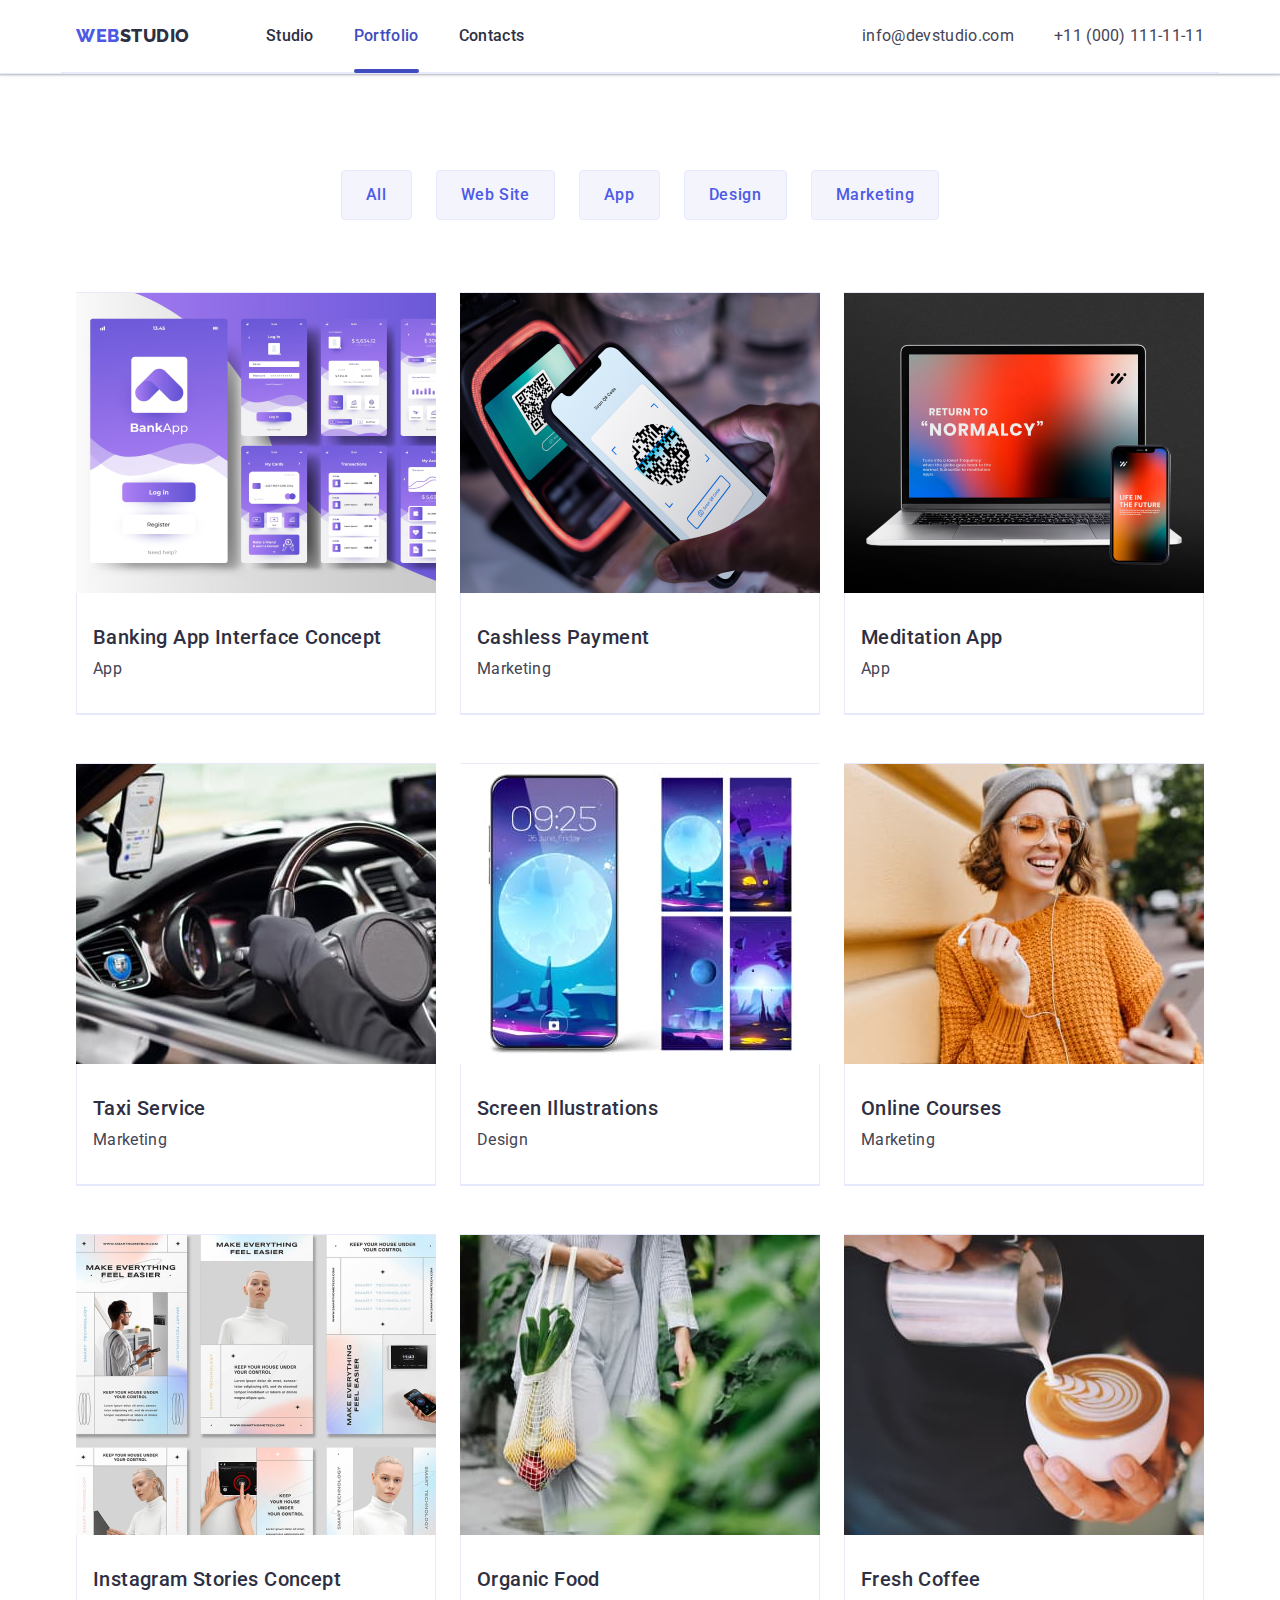
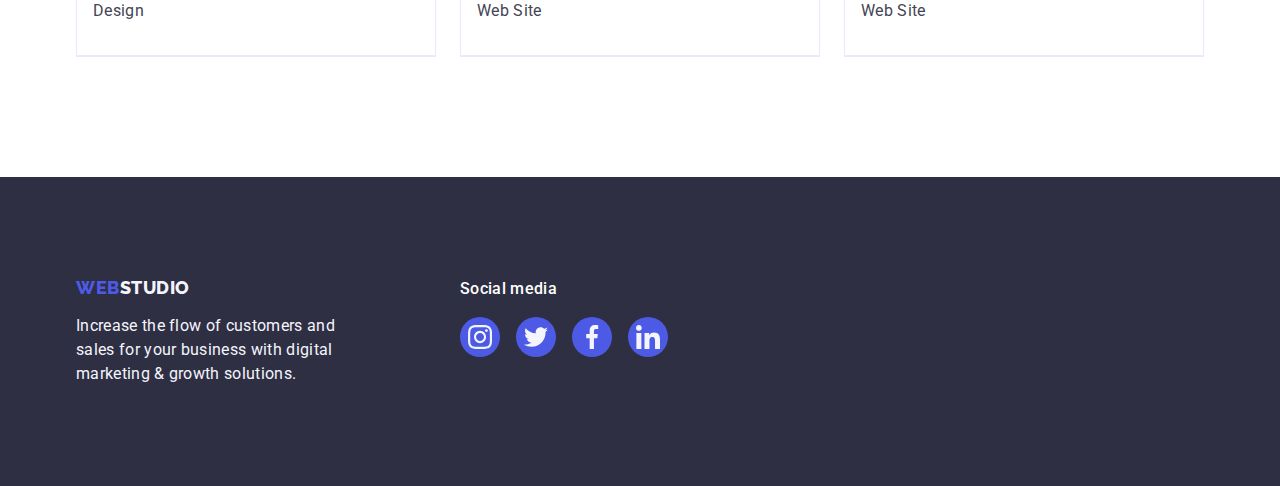
==== portfolio.html @ eddaf1f6 "Initial commit" ====
<!DOCTYPE html>
<html lang="en">

<head>
  <meta charset="UTF-8">
  <meta http-equiv="X-UA-Compatible" content="IE=edge">
  <meta name="viewport" content="width=device-width, initial-scale=1.0">
  <title>WebStudio</title>
  <link rel="preconnect" href="https://fonts.googleapis.com">
  <link rel="preconnect" href="https://fonts.gstatic.com" crossorigin>
  <link href="https://fonts.googleapis.com/css2?family=Raleway:wght@800&family=Roboto:wght@400;500;700;900&display=swap"
    rel="stylesheet">
  <link rel="stylesheet" href="https://cdnjs.cloudflare.com/ajax/libs/modern-normalize/1.1.0/modern-normalize.min.css">
  <link rel="stylesheet" href="./css/styles.css">

</head>

<body>
  <!-- header -->
  <header class="header">
    <div class="container main-nav">
      <nav class="nav">
        <a href="./index.html" class="logo link">Web<span class="studio">Studio</span></a>
        <ul class="site-nav list">
          <li class="item">
            <a class="nav-link link" href="./index.html">Studio</a>
          </li>
          <li class="item">
            <a class="nav-link current link" href="./portfolio.html">Portfolio</a>
          </li>
          <li class="item">
            <a class="nav-link link" href="">Contacts</a>
          </li>
        </ul>
      </nav>
      <!-- contact -->
      <address class="address">
        <ul class="auth-nav list">
          <li class="item">
            <a class="info-link link" href="mailto:info@devstudio.com">info@devstudio.com</a>
          </li>
          <li class="item">
            <a class="info-link link" href="tel:+110001111111">+11 (000) 111-11-11</a>
          </li>
        </ul>
      </address>
    </div>
  </header>
  <!-- filters -->
  <main>
    <section class="groop">
      <div class="container btn-group">
        <h1 class="visually-hidden">Our Projects</h1>
        <ul class="filter-list list">
          <li class="clear">
            <button class="filter-button" type="button">All</button>
          </li>
          <li class="clear">
            <button class="filter-button" type="button">Web Site</button>
          </li>
          <li class="clear">
            <button class="filter-button" type="button">App</button>
          </li>
          <li class="clear">
            <button class="filter-button" type="button">Design</button>
          </li>
          <li class="clear">
            <button class="filter-button" type="button">Marketing</button>
          </li>
        </ul>
        <ul class="flex-list list">
          <li class="flex-portfolio">
            <a class="portfolio-link link" href="">
              <div class="portfolio-block">
                <img src="./images/How1/img01.jpg" alt="Banking App Interface Concept" width="360" height="300" />
                <div class="overlay">
                  <p class="paragraf-overlay">14 Stylish and User-Friendly App Design Concepts · Task Manager App ·
                    Calorie Tracker App · Exotic
                    Fruit Ecommerce App · Cloud Storage App </p>
                </div>
              </div>
              <div class="portfolio-info">
                <h2 class="portfolio-type">Banking App Interface Concept</h2>
                <p class="portfolio-platform">App</p>
              </div>
            </a>
          </li>
          <li class="flex-portfolio">
            <a class="portfolio-link link" href="">
              <div class="portfolio-block">
                <img src="./images/How1/img02.jpg" alt="Cashless Payment" width="360" height="300" />
                <div class="overlay">
                  <p class="paragraf-overlay">14 Stylish and User-Friendly App Design Concepts · Task
                    Manager App ·
                    Calorie Tracker App · Exotic
                    Fruit Ecommerce App · Cloud Storage App</p>
                </div>
              </div>
              <div class="portfolio-info">
                <h2 class="portfolio-type">Cashless Payment</h2>
                <p class="portfolio-platform">Marketing</p>
              </div>
            </a>
          </li>
          <li class="flex-portfolio">
            <a class="portfolio-link link" href="">
              <div class="portfolio-block">
                <img src="./images/How1/img03.jpg" alt="Meditation App" width="360" height="300" />
                <div class="overlay">
                  <p class="paragraf-overlay">14 Stylish and User-Friendly App Design Concepts · Task Manager App ·
                    Calorie Tracker App · Exotic
                    Fruit Ecommerce App · Cloud Storage App</p>
                </div>
              </div>
              <div class="portfolio-info">
                <h2 class="portfolio-type">Meditation App</h2>
                <p class="portfolio-platform">App</p>
              </div>
            </a>
          </li>
          <li class="flex-portfolio">
            <a class="portfolio-link link" href="">
              <div class="portfolio-block">
                <img src="./images/How2/img04.jpg" alt="Taxi Service" width="360" height="300" />
                <div class="overlay">
                  <p class="paragraf-overlay">14 Stylish and User-Friendly App Design Concepts · Task Manager App ·
                    Calorie Tracker App · Exotic
                    Fruit Ecommerce App · Cloud Storage App</p>
                </div>
              </div>
              <div class="portfolio-info">
                <h2 class="portfolio-type">Taxi Service</h2>
                <p class="portfolio-platform">Marketing</p>
              </div>
            </a>
          </li>
          <li class="flex-portfolio">
            <a class="portfolio-link link" href="">
              <div class="portfolio-block">
                <img src="./images/How2/img05.jpg" alt="Screen Illustrations" width="360" height="300" />
                <div class="overlay">
                  <p class="paragraf-overlay">14 Stylish and User-Friendly App Design Concepts · Task Manager App ·
                    Calorie Tracker App · Exotic
                    Fruit Ecommerce App · Cloud Storage App</p>
                </div>
              </div>
              <div class="portfolio-info">
                <h2 class="portfolio-type">Screen Illustrations</h2>
                <p class="portfolio-platform">Design</p>
              </div>
            </a>
          </li>
          <li class="flex-portfolio">
            <a class="portfolio-link link" href="">
              <div class="portfolio-block">
                <img src="./images/How2/img06.jpg" alt="Online Courses" width="360" height="300" />
                <div class="overlay">
                  <p class="paragraf-overlay">14 Stylish and User-Friendly App Design Concepts · Task Manager App ·
                    Calorie Tracker App · Exotic
                    Fruit Ecommerce App · Cloud Storage App</p>
                </div>
              </div>
              <div class="portfolio-info">
                <h2 class="portfolio-type">Online Courses</h2>
                <p class="portfolio-platform">Marketing</p>
              </div>
            </a>
          </li>
          <li class="flex-portfolio">
            <a class="portfolio-link link" href="">
              <div class="portfolio-block">
                <img src="./images/How3/img07.jpg" alt="Instagram Stories Concept" width="360" height="300" />
                <div class="overlay">
                  <p class="paragraf-overlay">14 Stylish and User-Friendly App Design Concepts · Task Manager App ·
                    Calorie Tracker App · Exotic
                    Fruit Ecommerce App · Cloud Storage App</p>
                </div>
              </div>
              <div class="portfolio-info">
                <h2 class="portfolio-type">Instagram Stories Concept</h2>
                <p class="portfolio-platform">Design</p>
              </div>
            </a>
          </li>
          <li class="flex-portfolio">
            <a class="portfolio-link link" href="">
              <div class="portfolio-block">
                <img src="./images/How3/img08.jpg" alt="Organic Food" width="360" height="300" />
                <div class="overlay">
                  <p class="paragraf-overlay">14 Stylish and User-Friendly App Design Concepts · Task Manager App ·
                    Calorie Tracker App · Exotic
                    Fruit Ecommerce App · Cloud Storage App</p>
                </div>
              </div>
              <div class="portfolio-info">
                <h2 class="portfolio-type">Organic Food</h2>
                <p class="portfolio-platform">Web Site</p>
              </div>
            </a>
          </li>
          <li class="flex-portfolio">
            <a class="portfolio-link link" href="">
              <div class="portfolio-block">
                <img src="./images/How3/img09.jpg" alt="Fresh Coffee" width="360" height="300" />
                <div class="overlay">
                  <p class="paragraf-overlay">14 Stylish and User-Friendly App Design Concepts · Task Manager App ·
                    Calorie Tracker App · Exotic
                    Fruit Ecommerce App · Cloud Storage App</p>
                </div>
              </div>
              <div class="portfolio-info">
                <h2 class="portfolio-type">Fresh Coffee</h2>
                <p class="portfolio-platform">Web Site</p>
              </div>
            </a>
          </li>
        </ul>
      </div>
    </section>
  </main>
  <footer class="footer link">
    <div class="container foot-nav">
      <div class="footer-one">
        <a class="footer-logo link" href="./index.html">Web<span class="footer-studio">Studio</span></a>
        <p class="footer-text">Increase the flow of customers and sales for your business with digital marketing &
          growth
          solutions.
        </p>
      </div>
      <div class="social-nav">
        <p class="social-media">Social media</p>
        <ul class="social-footer-list list">
          <li>
            <a href="" class="link-sosial-media">
              <svg class="iconka-sm" width="24px" height="24px">
                <use href="./images/icons.svg#icon-instagram-2-1"></use>
              </svg>
            </a>
          </li>
          <li>
            <a href="" class="link-sosial-media">
              <svg class="iconka-sm" width="24px" height="24px">
                <use href="./images/icons.svg#icon-twitter-1-1"></use>
              </svg>
            </a>
          </li>
          <li>
            <a href="" class="link-sosial-media">
              <svg class="iconka-sm" width="24px" height="24px">
                <use href="./images/icons.svg#icon-facebook-1-1"></use>
              </svg>
            </a>
          </li>
          <li>
            <a href="" class="link-sosial-media">
              <svg class="iconka-sm" width="24px" height="24px">
                <use href="./images/icons.svg#icon-linkedin-1-1"></use>
              </svg>
            </a>
          </li>
        </ul>
      </div>
    </div>
  </footer>
</body>

</html>
---- css/styles.css ----
:root {
  --primary-brand: #4b5ae5;
  --pressed-state: #404bbf;
  --dark: #2e2f42;
  --success: #31d0aa;
  --text: #434455;
  --subtle-text: #8e8f99;
  --accent: #e7e9fc;
  --light: #f4f4fd;
  --modal-overlay: #2e2f42;
  --hero-background: #2e2f42;
  --white-background: #ffffff;
  --modal-background: #fcfcfc;
  --animation: 250ms cubic-bezier(0.4, 0, 0.2, 1);
  --anim-fast: 250ms ease-in;
  --anim-fas: 250ms cubic-bezier(0.4, 0, 0.2, 1);
}



*,
*::before,
* ::after {
  box-sizing: border-box;
}

h1,
h2,
h3,
ul,
p {
  margin: 0;
}

/* body */
body {
  color: var(--text);
  background-color: var(--white-background);
  font-family: 'Roboto', sans-serif;
}

.container {
  margin-left: auto;
  margin-right: auto;
  width: 1158px;
  padding: 0 15px;
}

img {
  display: block;
}

.main-nav {
  display: flex;
  align-items: center;
  border-bottom: 1px solid #E7E9FC;
}

.visually-hidden {
  position: absolute;
  width: 1px;
  height: 1px;
  margin: -1px;
  border: 0;
  padding: 0;
  clip: rect(0 0 0 0);
  overflow: hidden;
}

.nav {
  display: flex;
  align-items: center;
  height: 72px;
}

.header {
  text-decoration: none;
  color: inherit;
  border-bottom: 1px solid #e7e9fc;
  box-shadow: 0px 2px 1px rgba(46, 47, 66, 0.08),
    0px 1px 1px rgba(46, 47, 66, 0.16),
    0px 1px 6px rgba(46, 47, 66, 0.08);

}

.logo.link {
  margin-right: 76px;
}

/* site nav */
.site-nav {
  display: flex;
  align-items: center;
  gap: 40px;
  padding: 0;
}

/* до адресса , але не точно */
/* adress  */
.auth-nav {
  display: flex;
  gap: 40px;
  align-items: center;
}

.list {
  list-style-type: none;
}


/* logo header */
.logo.link {
  font-family: 'Raleway', sans-serif;
  font-style: normal;
  font-weight: 800;
  font-size: 18px;
  letter-spacing: 0.03em;
  text-transform: uppercase;
  line-height: 1.17;
  text-decoration: none;
  color: #4d5ae5;
}

.studio {
  color: #2e2f42;
  font-family: 'Raleway', sans-serif;
  font-style: normal;
  font-weight: 800;
  font-size: 18px;
  line-height: 1.17;
}

/* adress */
.address {
  font-style: normal;
  margin-left: auto;
}

.nav-link {
  color: var(--dark);
  letter-spacing: 0.02em;
  line-height: 1.5;
  font-style: normal;
  font-weight: 500;
  font-size: 16px;
  display: block;
  padding-top: 24px;
  padding-bottom: 24px;
  transition: color var(--anim-fas);
}

.nav-link.link:hover,
.nav-link.link:focus {
  color: #404bbf;
}

.info-link {
  transition: color var(--anim-fas);
}

.info-link.link:hover,
.info-link.link:focus {
  color: #404bbf
}

.auth-nav .info-link {
  color: var(--text);
  font-style: normal;
  font-weight: 400;
  font-size: 16px;
  line-height: 1.5;
  letter-spacing: 0.02em;
  transition: color var(--anim-fas);
}

.auth-nav,
info-link.link:hover,
.auth-nav,
info-link.link:focus {
  color: #404bbf;
  line-height: 1.5;
}

/* hero */
.hero {
  background-color: var(--hero-background);
  font-family: 'Roboto', sans-serif;
  height: 600px;
  text-align: center;
  padding: 188px 0;
}

.hero-title {
  color: var(--white-background);
  font-style: normal;
  font-weight: 700;
  font-size: 56px;
  line-height: 1.07;
  text-align: center;
  letter-spacing: 0.02em;
  text-align: center;
  display: block;
  margin-left: auto;
  margin-right: auto;
  max-width: 496px;
  margin-bottom: 48px;
}

.hero-button {
  background-color: #4D5AE5;
  color: var(--white-background);
  cursor: pointer;
  font-family: 'Roboto', sans-serif;
  font-style: normal;
  font-weight: 500;
  font-size: 16px;
  line-height: 1.5;
  letter-spacing: 0.04em;
  transition: background-color var(--animation);
}

.hero-button,
.button {
  text-align: center;
  display: block;
  min-width: 169px;
  height: 56px;
  border: none;
  border-radius: 4px;
  margin-left: auto;
  margin-right: auto;
  padding: 16px 32px;
}

.hero-button:hover,
.hero-button:focus {
  background-color: var(--pressed-state);
}

/* section */
.section {
  color: var(--dark);
}

/* sect 1 */
.section-eno {
  padding: 120px 0;
}

.section-one {
  width: calc((100% - 72px) / 4);
}

.section-one-list {
  gap: 24px;
  padding: 0;
  display: flex;
}

.section-tho-list {
  display: flex;
  list-style-type: none;
  gap: 24px;
  padding: 0;
}

.section-three-list {
  display: flex;
  list-style-type: none;
  gap: 24px;
  padding: 0;
}

.filter-list {
  display: flex;
  padding: 0;
  gap: 24px;
}

.title,
.title-description {
  max-width: 264px;
}

.title {
  margin-bottom: 8px;
}

/* section 2 blok */

.section-tho {
  align-items: center;
  margin-bottom: 72px;
}

.section {
  padding-bottom: 120px;
}

.list {

  padding: 0;

}

.atem {
  width: 360px;
  gap: 24px;

}

.text-nav {
  padding-top: 120px;
  padding-bottom: 120px;
  padding-left: auto;
  padding-right: auto;
}

/* 3 sect */

.section-three {
  align-items: center;
  margin-bottom: 72px;

}



.theam {
  border-radius: 0px 0px 4px 4px;
  box-shadow: 0px 1px 6px rgba(46, 47, 66, 0.08), 0px 1px 1px rgba(46, 47, 66, 0.16), 0px 2px 1px rgba(46, 47, 66, 0.08);
}

/* footer  */

.footer.link {
  padding: 100px 0;
}

.footer-logo.link {
  display: inline-block;
  margin-bottom: 16px;
}

.footer-text {
  max-width: 264px;
}

.footer-studio {
  display: inline-block;
}

.section-one {
  font-style: normal;
  font-weight: 700;
  font-size: 36px;
  line-height: 1.12;
  text-align: center;
  letter-spacing: 0.02em;
  text-transform: capitalize;
  color: var(--dark);
}

.section-tho {
  font-style: normal;
  font-weight: 700;
  font-size: 36px;
  line-height: 1.11;
  text-align: center;
  letter-spacing: 0.02em;
  text-transform: capitalize;
  color: var(--dark);
}

.title {
  color: var(--dark);
  font-style: normal;
  font-weight: 500;
  font-size: 20px;
  line-height: 1.2;
  letter-spacing: 0.02em;
}

.title-description {
  font-style: normal;
  font-weight: 400;
  font-size: 16px;
  line-height: 1.5;
  letter-spacing: 0.02em;
  color: var(--text);
  background-color: var(--white-background);
}

/* 3 section */
.theam {
  width: calc((100% - 72px) / 4);
}

.section-team {
  background-color: var(--light);
  padding-top: 120px;
  padding-bottom: 120px;
}

.list-sec {
  text-decoration: none;
}

.class-one {
  padding: 32px 0;
  border-radius: 0px 0px 4px 4px;
}

.section-three {
  font-family: 'Roboto';
  font-style: normal;
  font-weight: 700;
  font-size: 36px;
  line-height: 1.11;
  text-align: center;
  letter-spacing: 0.02em;
  text-transform: capitalize;
  color: var(--dark);

}

.staff-role {
  text-align: center;
}

.staff-name {
  font-style: normal;
  font-weight: 500;
  font-size: 20px;
  line-height: 1.2;
  letter-spacing: 0.02em;
  background-color: var(--white-background);
  color: var(--dark);
  text-align: center;
  margin-bottom: 8px;

}

.staff-role,
.theam {
  color: var(--text);
  background-color: var(--white-background);
  line-height: 1.5;
  letter-spacing: 0.02em;
}

.filter-list {
  margin-left: auto;
  margin-right: auto;
  gap: 24px;
  margin-bottom: 72px;
  justify-content: center;
}

.clear {
  display: flex;
  flex-wrap: wrap;
  justify-content: center;
}

.filter-button {
  justify-content: center;
  padding: 12px 24px;
  border: 1px solid #e7e9fc;
  border-radius: 4px;

}

/* portfolio */
.groop {
  padding-top: 96px;
  padding-bottom: 120px;
}

.filter-button {
  font-family: 'Roboto', sans-serif;
  font-style: normal;
  font-weight: 500;
  font-size: 16px;
  line-height: 1.5;
  letter-spacing: 0.04em;
  color: #4d5ae5;
  background-color: var(--light);
  cursor: pointer;
  transition: box-shadow var(--animation), border var(--anim-fas), color var(--anim-fas), background-color var(--anim-fas);
}


/* portfolio */
.filter-button:hover {
  background-color: #404bbf;
  color: var(--white-background);
  border: 1px solid transparent;
  box-shadow: 0px 3px 1px rgba(0, 0, 0, 0.1),
    0px 2px 1px rgba(0, 0, 0, 0.08),
    0px 2px 2px rgba(0, 0, 0, 0.12);
}

.filter-button:focus {
  background-color: #404bbf;
  color: var(--white-background);
  text-decoration: none;
  border: 1px solid transparent;
  box-shadow: 0px 3px 1px rgba(0, 0, 0, 0.1),
    0px 2px 1px rgba(0, 0, 0, 0.08),
    0px 2px 2px rgba(0, 0, 0, 0.12);
}

.portfolio-link {
  transition: box-shadow var(--animation);
}

.portfolio-link.link:hover,
.portfolio-link.link:focus {
  box-shadow: 0px 1px 6px rgba(46, 47, 66, 0.08),
    0px 1px 1px rgba(46, 47, 66, 0.16),
    0px 2px 1px rgba(46, 47, 66, 0.08);
}

.portfolio-type {
  font-style: normal;
  font-weight: 500;
  letter-spacing: 0.02em;
  color: var(--dark);
  font-size: 20px;
  line-height: 1.2;
  margin-bottom: 8px;

}

.portfolio-info {
  padding: 32px 16px;
  border: 1px solid #e7e9fc;
  border-top: none;

}


.portfolio-platform {
  font-size: 16px;
  line-height: 1.5;
  letter-spacing: 0.02em;
  color: var(--text);
  text-decoration: none;
}

.flex-list {
  display: flex;
  flex-wrap: wrap;
  column-gap: 24px;
  row-gap: 48px;
}


.flex-portfolio {
  display: flex;
  flex-wrap: wrap;
  justify-content: center;
  width: 360px;
  border: 1px solid #E7E9FC;
  flex-basis: calc(100%-2*24px)/3;
}



/* footer */
.footer,
.footer-text,
.footer-studio {
  background-color: var(--dark);
  color: var(--light);
}

.footer-logo.link {
  color: #4d5ae5;
  font-family: 'Raleway', sans-serif;
  font-style: normal;
  font-weight: 800;
  font-size: 18px;
  line-height: 1.17;
  letter-spacing: 0.03em;
  text-transform: uppercase;
  text-decoration: none;
}

.footer-studio {
  color: var(--light);
}

.footer-text {
  font-family: 'Roboto', sans-serif;
  font-style: normal;
  font-weight: 400;
  font-size: 16px;
  line-height: 1.5;
  letter-spacing: 0.02em;
  color: var(--light);
}

.link {
  text-decoration: none;
}

/* hw4 */
.hero {
  background-image: linear-gradient(rgba(46, 47, 66, 0.7), rgba(46, 47, 66, 0.7)), url(../images/price/people.jpg);
  max-width: 1440px;
  height: 600px;
  background-position: center;
  margin-left: auto;
  margin-right: auto;
  background-size: cover;
  background-repeat: no-repeat;

}

/* .itom::before {
  display: block;
  content: '';
  height: 112px;
  background: #F4F4FD;
  border-radius: 4px;
  background-repeat: no-repeat;
  background-position: center;
  margin-bottom: 8px;
} */

.glav-iconka {
  display: flex;
  background: #F4F4FD;
  height: 112px;
  margin-bottom: 8px;
  justify-content: center;
  background-repeat: no-repeat;
  border-radius: 4px;
  gap: 24px;
  align-items: center;
}





/* iconka */

.theam-iconka-cont {
  margin-top: 8px;
}


.theam-iconka-list {
  display: flex;
  gap: 24px;
  max-height: 40px;
  justify-content: center;
  background-position: center;
  margin-top: 8px;
}

.theam-iconka-link:hover,
.theam-iconka-link:focus {
  background-color: #404bbf;
}


.theam-iconka-link {
  background-color: #4d5ae5;
  display: flex;
  justify-content: center;
  align-items: center;
  border-radius: 50%;
  width: 40px;
  height: 40px;
  transition: background-color var(--animation);
}

.theam-iconka {
  width: 16px;
  height: 16px;
  fill: #f4f4fd;
}


/* customer */

.customer {
  padding-top: 120px;
  padding-bottom: 120px;
}

.customers {
  text-align: center;
  font-family: 'Roboto';
  font-style: normal;
  margin-bottom: 72px;
  font-size: 36px;
  letter-spacing: 0.02em;
  color: #2E2F42;
  line-height: 1.1;
}

.client-list {
  display: flex;
  gap: 24px;
}

.client-link {
  display: flex;
  align-items: center;
  justify-content: center;
  width: 168px;
  height: 88px;
  border: 1px solid #8E8F99;
  border-radius: 4px;
  color: var(--subtle-text);
  transition: color var(--animation), border var(--animation);
}

.client-link:hover,
.client-link:focus {
  border: 1px solid #404bbf;
  color: #404bbf;
}

.client-icons {
  fill: currentColor;
}

/* footer */
.social-media {
  color: #FFFFFF;
  margin-bottom: 16px;
  font-weight: 500;
  font-size: 16px;
  line-height: 24px;
  letter-spacing: 0.02em;
}

.link-sosial-media {
  background-color: #4d5ae5;
  display: flex;
  justify-content: center;
  align-items: center;
  border-radius: 50%;
  width: 40px;
  height: 40px;
  transition: background-color var(--animation);
}

.link-sosial-media:focus,
.link-sosial-media:hover {
  background-color: #31d0aa;
}

.social-footer-list {
  display: flex;
  gap: 16px;
  align-items: baseline;

}

.footer-one {
  margin-right: 120px;
}

.foot-nav {
  display: flex;
  align-items: baseline;
}


.iconka-sm {
  fill: #f4f4fd
}

/* hw5 */
.nav-link {
  position: relative;
}

.nav-link::after {
  content: '';
  position: absolute;
  display: block;
  width: 100%;
  height: 4px;
  border-radius: 2px;
  bottom: -1px;
  left: 0;

}

.nav-link.current {
  color: #404BBF;
}

/* .nav-link:hover::after,
.nav-link:focus::after { */
.nav-link.current::after {
  background-color: #404BBF;
}

/* portfolio  */



.flex-portfolio:hover .overlay {
  transform: translateY(0);
}

.portfolio-block {
  overflow: hidden;
  position: relative;
}

.overlay {
  display: flex;
  position: absolute;
  top: 0;
  left: 0;
  width: 100%;
  height: 100%;
  padding: 40px 32px;

  transform: translateY(100%);
  transition: transform 250ms cubic-bezier(0.4, 0, 0.2, 1);
  background-color: #4b5ae5;
}

.portfolio-link:hover .overlay,
.portfolio-link:focus .overlay {
  transform: translateY(0);
}



.paragraf-overlay {
  color: #F4F4FD;
  top: 40px;
  left: 32px;
  padding-bottom: 164px;

  font-family: 'Roboto';
  font-style: normal;
  font-weight: 400;
  font-size: 16px;
  line-height: 24px;
  letter-spacing: 0.02em;

}

.portfolio-block {
  position: relative;
}

/* < !-- modal window --> */

.backdrop {
  position: fixed;
  top: 0;
  left: 0;
  background-color: rgba(46, 47, 66, 0.4);
  width: 100%;
  height: 100%;
  transition: opacity var(--anim-fas), visibility var(--anim-fas);
}

.is-hidden {
  opacity: 0;
  visibility: hidden;
  pointer-events: none;

}

.modal {
  position: absolute;
  padding: 24px;
  width: 408px;
  min-height: 584px;
  left: 50%;
  top: 50%;
  opacity: 1;
  transform: translate(-50%, -50%);
  transition: transform var(--animation) cubic-bezier(0.4, 0, 0.2, 1),
    opacity var(--animation) cubic-bezier(0.4, 0, 0.2, 1);
  border-radius: 4px;
  background-color: #FCFCFC;
  box-shadow: 0px 1px 1px rgba(0, 0, 0, 0.14), 0px 1px 3px rgba(0, 0, 0, 0.12), 0px 2px 1px rgba(0, 0, 0, 0.2);
}

.backdrop .is-hidden .modal {
  transform: translate(-50%, -50%);
  opacity: 0;
}

.modal-btn {
  display: flex;
  align-items: center;
  justify-content: center;
  margin-left: auto;
  width: 24px;
  height: 24px;
  background-color: #E7E9FC;
  border: 1px solid rgba(0, 0, 0, 0.1);
  border-radius: 50%;
  border: none;
  cursor: pointer;
  transition: background-color var(--anim-fas), color var(--anim-fas);
}

.modal-btn:hover,
.modal-btn:focus {
  color: #E7E9FC;
  background-color: #404bbf;
}

.modal-icon {
  fill: currentColor;
}
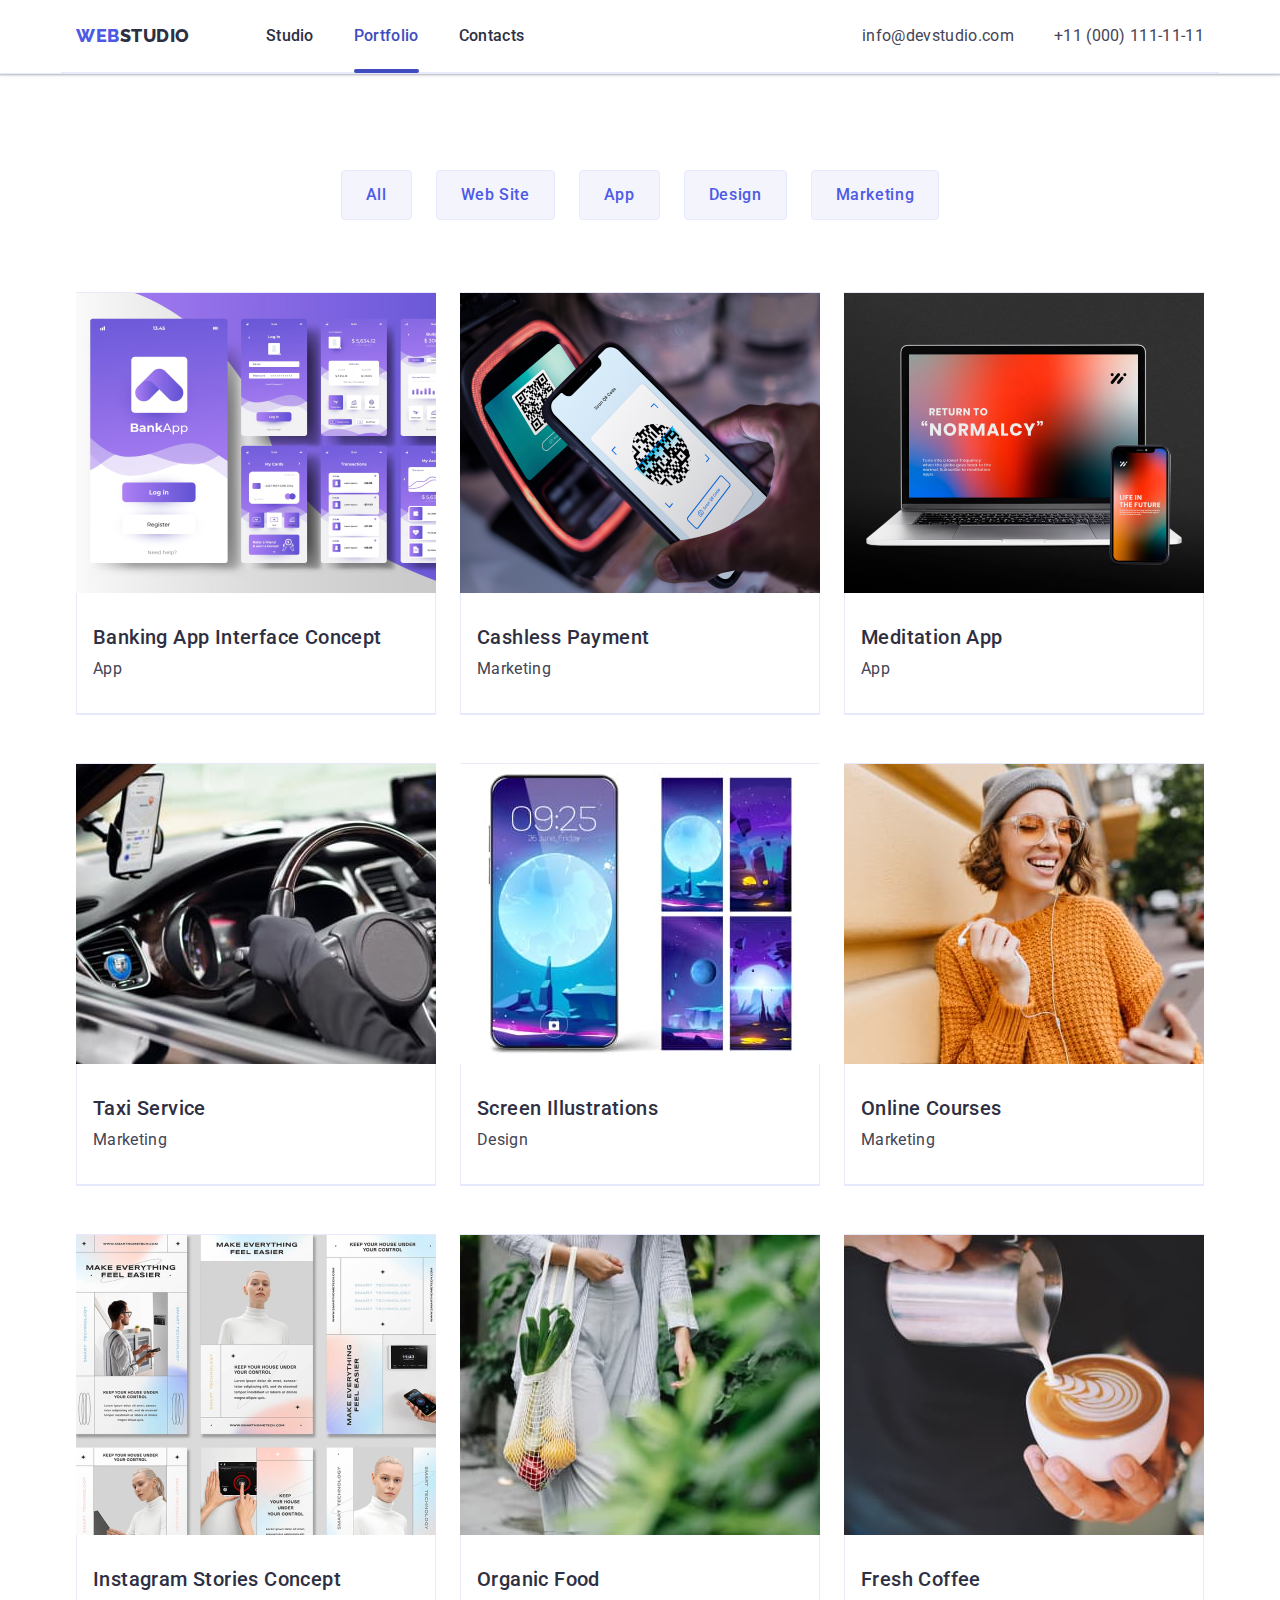
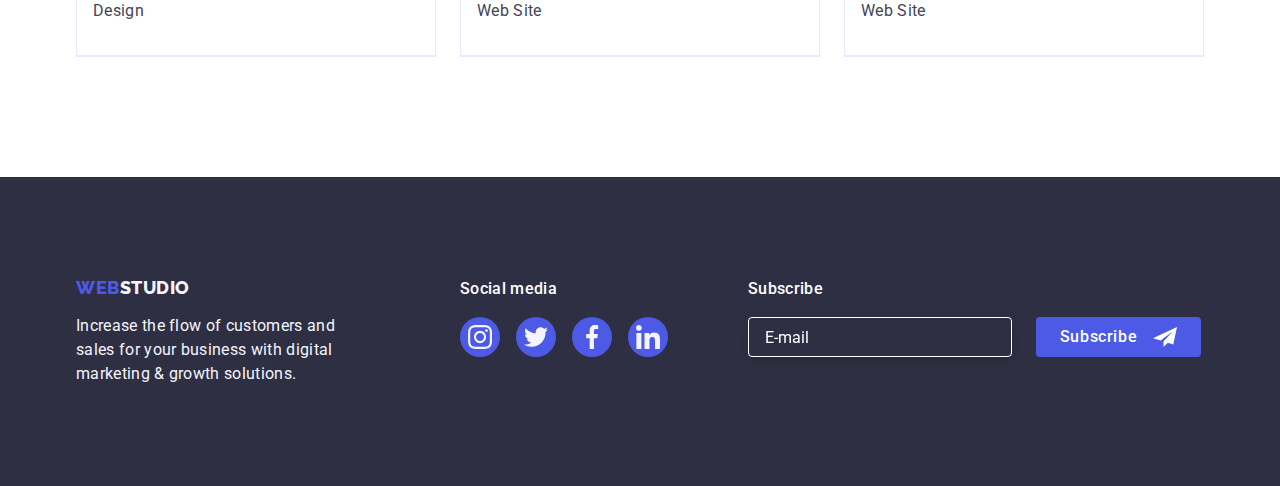
==== commit 00b1d748: "css 6" ====
--- a/portfolio.html
+++ b/portfolio.html
@@ -260,6 +260,18 @@
           </li>
         </ul>
       </div>
+      <div class="Subscribe">
+        <p class="text-Subscribe">Subscribe</p>
+        <form class="poick-Email">
+          <label class="Email"></label>
+          <input class="footer-input" type="email" name="email" id="email" placeholder="E-mail">
+          <button class="bnt-sumsctibe">Subscribe
+            <svg width="24" height="24">
+              <use href="./images/icons.svg#icon-Frame-3-1"></use>
+            </svg>
+          </button>
+        </form>
+      </div>
     </div>
   </footer>
 </body>
--- a/css/styles.css
+++ b/css/styles.css
@@ -921,4 +921,211 @@
 
 .modal-icon {
   fill: currentColor;
+}
+
+
+/* Subscribe */
+.Subscribe {
+  width: 453px;
+  height: 80px;
+  margin-left: 80px;
+  display: block;
+}
+
+.text-Subscribe {
+  color: #ffffff;
+  line-height: 1.5;
+  letter-spacing: 0.02em;
+  font-style: normal;
+  margin-bottom: 16px;
+  font-weight: 500;
+  font-size: 16px;
+  text-decoration: none;
+}
+
+.footer-input {
+  width: 264px;
+  height: 40px;
+  padding-left: 16px;
+  background-color: #2e2f42;
+  border: 1px solid #ffffff;
+  filter: drop-shadow(0px 4px 4px rgba(0, 0, 0, 0.15));
+  border-radius: 4px;
+  color: #ffffff;
+
+}
+
+.input-checkbox:checked+.svg-iconka-checkbox>.modal-cvadrat-gal {
+  opacity: 1;
+}
+
+.modal-cvadrat-gal {
+  opacity: 0;
+}
+
+
+
+
+.poick-Email {
+  display: flex;
+  align-items: center;
+  justify-content: left;
+}
+
+.icon-input {
+  position: absolute;
+  top: 17%;
+  left: 16px;
+  fill: #2E2F42;
+  pointer-events: none;
+  transition: fill var(--anim-fas);
+}
+
+.icon-input:hover,
+.icon-input:focus {
+  fill: #2E2F42;
+}
+
+.bnt-sumsctibe {
+  display: flex;
+  align-items: center;
+  justify-content: center;
+  font-weight: 500;
+  font-size: 16px;
+  line-height: 1.5;
+  letter-spacing: 0.04em;
+  gap: 16px;
+  width: 165px;
+  height: 40px;
+  margin-left: 24px;
+  color: #FFFFFF;
+  cursor: pointer;
+  border-radius: 4px;
+  border-color: transparent;
+  background-color: #4d5ae5;
+  transition: background-color var(--anim-fas);
+}
+
+
+.bnt-sumsctibe:hover,
+.bnt-sumsctibe:focus {
+  background-color: #404BBF;
+}
+
+input[type="email"]::placeholder {
+  color: #FFFFFF;
+  opacity: 1;
+}
+
+
+
+
+
+
+
+
+
+
+
+
+
+
+
+
+
+
+.text-saglav {
+  display: block;
+  margin-bottom: 16px;
+  font-weight: 500;
+  font-size: 16px;
+  line-height: 1.5;
+  letter-spacing: 0.02em;
+  color: #2E2F42;
+}
+
+.contact-form-label {
+  display: block;
+  text-align: left;
+  font-weight: 400;
+  font-size: 12px;
+  line-height: 1.16;
+  letter-spacing: 0.04em;
+  margin-bottom: 4px;
+  color: #8e8f99;
+}
+
+.contact-form-one {
+  position: relative;
+  margin-bottom: 8px;
+}
+
+.input-name {
+  width: 100%;
+  height: 40px;
+  border: 1px solid rgba(46, 47, 66, 0.4);
+  border-radius: 4px;
+  padding-left: 38px;
+  padding-right: 38px;
+  transition: border var(--anim-fas);
+}
+
+.input-name:focus,
+.input-name:hover {
+  border: 1px solid rgba(46, 47, 66, 0.4);
+}
+
+.contact-form-maccenger {
+  display: block;
+  width: 100%;
+  max-height: 120px;
+  resize: none;
+  border: 1px solid rgba(46, 47, 66, 0.4);
+  border-radius: 4px;
+  padding-left: 16px;
+  padding-top: 12px;
+  margin-bottom: 16px;
+}
+
+.contact-form-info {
+  display: flex;
+  align-items: center;
+  gap: 0px;
+  margin-bottom: 24px;
+}
+
+.input-checkbox {
+  appearance: none;
+  cursor: pointer;
+}
+
+.input-checkbox-text {
+  font-weight: 400;
+  font-size: 12px;
+  line-height: 1.16;
+  letter-spacing: 0.04em;
+  color: #8e8f99;
+  margin-left: 8px
+}
+
+.span-text {
+  color: #4b5ae5;
+}
+
+
+.btn.btn-send {
+  display: block;
+  margin: 0 auto;
+  width: 169px;
+  height: 52px;
+  font-weight: 500;
+  font-size: 16px;
+  line-height: 1.5;
+  letter-spacing: 0.04em;
+  color: #FFFFFF;
+  background-color: #4D5AE5;
+  box-shadow: 0px 4px 4px rgba(0, 0, 0, 0.15);
+  border-radius: 4px;
+  border-color: transparent;
+  cursor: pointer;
 }